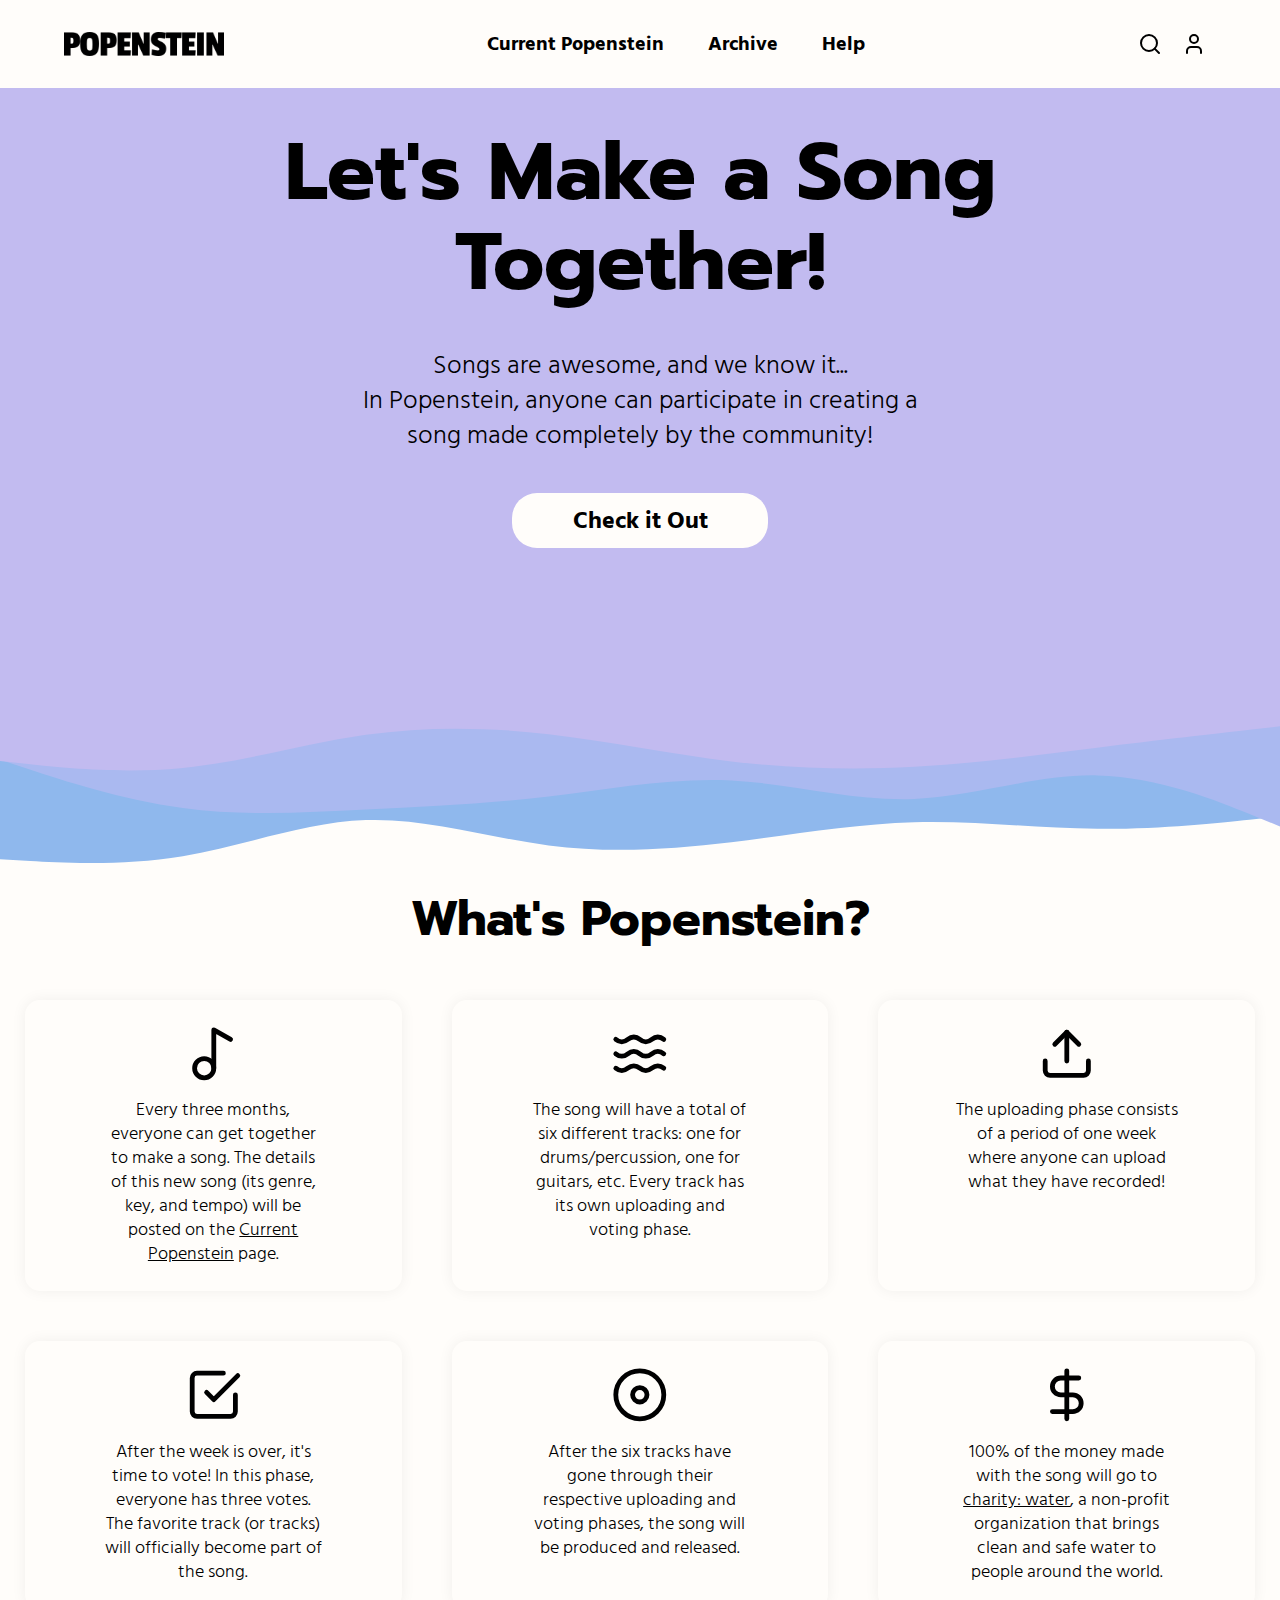
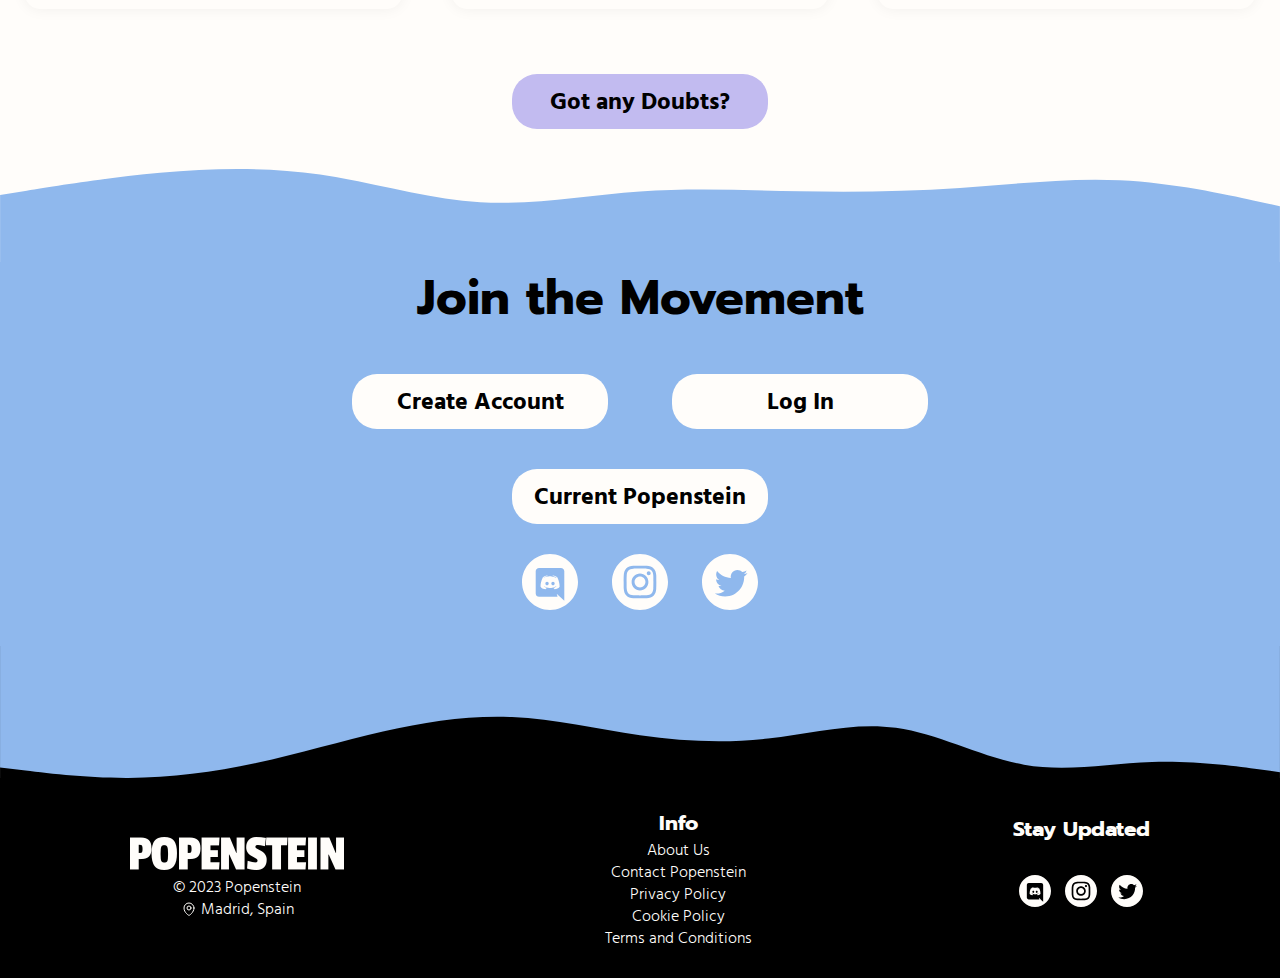
==== html/home.html @ 67ce43a4 "Finish Home Page." ====
<!DOCTYPE html>
<html lang="en">

<head>
  <meta charset="UTF-8">
  <meta http-equiv="X-UA-Compatible" content="IE=edge">
  <meta name="viewport" content="width=device-width, initial-scale=1.0">
  <title>Popenstein</title>

  <!-- CSS -->
  <link rel="stylesheet" href="../css/styles.css">
  <link rel="stylesheet" href="../css/header.css">
  <link rel="stylesheet" href="../css/index.css">
  <link rel="stylesheet" href="../css/footer.css">

  <!-- Google Fonts -->
  <link rel="preconnect" href="https://fonts.googleapis.com">
  <link rel="preconnect" href="https://fonts.gstatic.com" crossorigin>
  <link
    href="https://fonts.googleapis.com/css2?family=Hind+Madurai:wght@300&family=Passion+One&family=Prompt&display=swap"
    rel="stylesheet">
    
  <!-- Favicon -->
  <link rel="apple-touch-icon" sizes="180x180" href="../img/favicon/apple-touch-icon.png">
  <link rel="icon" type="image/png" sizes="32x32" href="../img/favicon/favicon-32x32.png">
  <link rel="icon" type="image/png" sizes="16x16" href="../img/favicon/favicon-16x16.png">
  <link rel="manifest" href="../img/favicon/site.webmanifest">
</head>

<body>

  <!-- Header -->
  <header>
    <img id="logo" class="prevent-select" src="../img/logos/logo-black.png" alt="popenstein logo">

    <nav>
      <ul>
        <li><a href="#">Current Popenstein</a></li>
        <li><a href="#">Archive</a></li>
        <li><a href="#">Help</a></li>
      </ul>
    </nav>

    <div id="header-icons">
      <svg xmlns="http://www.w3.org/2000/svg" heigh="24" width="24" viewBox="0 0 24 24" fill="none"
        stroke="currentColor" stroke-width="2" stroke-linecap="round" stroke-linejoin="round">
        <circle cx="11" cy="11" r="8" />
        <line x1="21" y1="21" x2="16.65" y2="16.65" />
      </svg>
      <svg xmlns="http://www.w3.org/2000/svg" heigh="24" width="24" viewBox="0 0 24 24" fill="none"
        stroke="currentColor" stroke-width="2" stroke-linecap="round" stroke-linejoin="round">
        <path d="M19 21v-2a4 4 0 0 0-4-4H9a4 4 0 0 0-4 4v2" />
        <circle cx="12" cy="7" r="4" />
      </svg>
    </div>

  </header>

  <!-- Hero Section -->
  <section id="hero">
    <h1 id="title">Let's Make a Song<br>Together!</h1>
    <div class="text">
      <p>
        Songs are awesome, and we know it...<br>
        In Popenstein, anyone can participate in creating a<br>
        song made completely by the community!
      </p>
    </div>
    <a href="#"><button>Check it Out</button></a>
  </section>

  <img class="wave" src="../img/graphics/waves.svg">

  <!-- About -->
  <section id="about">
    <h2>What's Popenstein?</h2>
    <div id="about-content">
      <div class="about-card">
        <svg xmlns="http://www.w3.org/2000/svg" viewBox="0 0 24 24" fill="none" stroke="currentColor" stroke-width="2"
          stroke-linecap="round" stroke-linejoin="round">
          <circle cx="8" cy="18" r="4"></circle>
          <path d="M12 18V2l7 4"></path>
        </svg>
        <p>
          Every three months, everyone can get together to make a song.
          The details of this new song (its genre, key, and tempo) will
          be posted on the <a href="#" class="link">Current Popenstein</a> page.
        </p>
      </div>

      <div class="about-card">
        <svg xmlns="http://www.w3.org/2000/svg" viewBox="0 0 24 24" fill="none" stroke="currentColor" stroke-width="2"
          stroke-linecap="round" stroke-linejoin="round">
          <path d="M2 6c.6.5 1.2 1 2.5 1C7 7 7 5 9.5 5c2.6 0 2.4 2 5 2 2.5 0 2.5-2 5-2 1.3 0 1.9.5 2.5 1"></path>
          <path d="M2 12c.6.5 1.2 1 2.5 1 2.5 0 2.5-2 5-2 2.6 0 2.4 2 5 2 2.5 0 2.5-2 5-2 1.3 0 1.9.5 2.5 1"></path>
          <path d="M2 18c.6.5 1.2 1 2.5 1 2.5 0 2.5-2 5-2 2.6 0 2.4 2 5 2 2.5 0 2.5-2 5-2 1.3 0 1.9.5 2.5 1"></path>
        </svg>
        <p>
          The song will have a total of six different tracks: one for drums/percussion,
          one for guitars, etc. Every track has its own uploading and voting phase.
        </p>
      </div>

      <div class="about-card">
        <svg xmlns="http://www.w3.org/2000/svg" viewBox="0 0 24 24" fill="none" stroke="currentColor" stroke-width="2"
          stroke-linecap="round" stroke-linejoin="round">
          <path d="M21 15v4a2 2 0 0 1-2 2H5a2 2 0 0 1-2-2v-4"></path>
          <polyline points="17 8 12 3 7 8"></polyline>
          <line x1="12" y1="3" x2="12" y2="15"></line>
        </svg>
        <p>
          The uploading phase consists of a period of one week where anyone can
          upload what they have recorded!
        </p>
      </div>

      <div class="about-card">
        <svg xmlns="http://www.w3.org/2000/svg" viewBox="0 0 24 24" fill="none" stroke="currentColor" stroke-width="2"
          stroke-linecap="round" stroke-linejoin="round">
          <polyline points="9 11 12 14 22 4"></polyline>
          <path d="M21 12v7a2 2 0 0 1-2 2H5a2 2 0 0 1-2-2V5a2 2 0 0 1 2-2h11"></path>
        </svg>
        <p>
          After the week is over, it's time to vote!
          In this phase, everyone has three votes. The favorite track (or tracks)
          will officially become part of the song.
        </p>
      </div>

      <div class="about-card">
        <svg xmlns="http://www.w3.org/2000/svg" viewBox="0 0 24 24" fill="none" stroke="currentColor" stroke-width="2"
          stroke-linecap="round" stroke-linejoin="round">
          <circle cx="12" cy="12" r="10"></circle>
          <circle cx="12" cy="12" r="3"></circle>
        </svg>
        <p>
          After the six tracks have gone through their respective uploading
          and voting phases, the song will be produced and released.
        </p>
      </div>

      <div class="about-card">
        <svg xmlns="http://www.w3.org/2000/svg" viewBox="0 0 24 24" fill="none" stroke="currentColor" stroke-width="2"
          stroke-linecap="round" stroke-linejoin="round">
          <line x1="12" y1="2" x2="12" y2="22"></line>
          <path d="M17 5H9.5a3.5 3.5 0 0 0 0 7h5a3.5 3.5 0 0 1 0 7H6"></path>
        </svg>
        <p>
          100% of the money made with the song will go to <a href="https://www.charitywater.org/about" target="_blank"
            class="link">charity: water</a>,
          a non-profit organization that brings clean and safe water to
          people around the world.
        </p>
      </div>
    </div>
    <a href="#"><button>Got any Doubts?</button></a>
  </section>

  <img class="wave" src="../img/graphics/waves2.svg">

  <!-- Join Us -->
  <section id="join-us">
    <h2>Join the Movement</h2>
    <div id="button-container">
      <a href="#"><button>Create Account</button></a>
      <a href="#"><button>Log In</button></a>
    </div>
    <a href="#"><button>Current Popenstein</button></a>
    <div class="socials">
      <!-- Discord -->
      <a href="https://discord.gg/TMjJh7MKQC" target="_blank">
        <svg xmlns="http://www.w3.org/2000/svg" viewBox="0 0 24 24" fill-rule="evenodd" clip-rule="evenodd">
          <path
            d="M12 0c-6.626 0-12 5.372-12 12 0 6.627 5.374 12 12 12 6.627 0 12-5.373 12-12 0-6.628-5.373-12-12-12zm3.248 18.348l-.371-1.295.896.833.847.784 1.505 1.33v-12.558c0-.798-.644-1.442-1.435-1.442h-9.38c-.791 0-1.435.644-1.435 1.442v9.464c0 .798.644 1.442 1.435 1.442h7.938zm-1.26-3.206l-.462-.567c.917-.259 1.267-.833 1.267-.833-.287.189-.56.322-.805.413-.35.147-.686.245-1.015.301-.672.126-1.288.091-1.813-.007-.399-.077-.742-.189-1.029-.301-.161-.063-.336-.14-.511-.238l-.028-.016-.007-.003-.028-.016-.028-.021-.196-.119s.336.56 1.225.826l-.469.581c-1.547-.049-2.135-1.064-2.135-1.064 0-2.254 1.008-4.081 1.008-4.081 1.008-.756 1.967-.735 1.967-.735l.07.084c-1.26.364-1.841.917-1.841.917l.413-.203c.749-.329 1.344-.42 1.589-.441l.119-.014c.427-.056.91-.07 1.414-.014.665.077 1.379.273 2.107.672 0 0-.553-.525-1.743-.889l.098-.112s.959-.021 1.967.735c0 0 1.008 1.827 1.008 4.081 0 0-.573.977-2.142 1.064zm-.7-3.269c-.399 0-.714.35-.714.777 0 .427.322.777.714.777.399 0 .714-.35.714-.777 0-.427-.315-.777-.714-.777zm-2.555 0c-.399 0-.714.35-.714.777 0 .427.322.777.714.777.399 0 .714-.35.714-.777.007-.427-.315-.777-.714-.777z" />
        </svg>
      </a>
      <!-- Instagram -->
      <a href="https://www.instagram.com/popensteinapp/" target="_blank">
        <svg xmlns="http://www.w3.org/2000/svg" viewBox="0 0 24 24">
          <path
            d="M14.829 6.302c-.738-.034-.96-.04-2.829-.04s-2.09.007-2.828.04c-1.899.087-2.783.986-2.87 2.87-.033.738-.041.959-.041 2.828s.008 2.09.041 2.829c.087 1.879.967 2.783 2.87 2.87.737.033.959.041 2.828.041 1.87 0 2.091-.007 2.829-.041 1.899-.086 2.782-.988 2.87-2.87.033-.738.04-.96.04-2.829s-.007-2.09-.04-2.828c-.088-1.883-.973-2.783-2.87-2.87zm-2.829 9.293c-1.985 0-3.595-1.609-3.595-3.595 0-1.985 1.61-3.594 3.595-3.594s3.595 1.609 3.595 3.594c0 1.985-1.61 3.595-3.595 3.595zm3.737-6.491c-.464 0-.84-.376-.84-.84 0-.464.376-.84.84-.84.464 0 .84.376.84.84 0 .463-.376.84-.84.84zm-1.404 2.896c0 1.289-1.045 2.333-2.333 2.333s-2.333-1.044-2.333-2.333c0-1.289 1.045-2.333 2.333-2.333s2.333 1.044 2.333 2.333zm-2.333-12c-6.627 0-12 5.373-12 12s5.373 12 12 12 12-5.373 12-12-5.373-12-12-12zm6.958 14.886c-.115 2.545-1.532 3.955-4.071 4.072-.747.034-.986.042-2.887.042s-2.139-.008-2.886-.042c-2.544-.117-3.955-1.529-4.072-4.072-.034-.746-.042-.985-.042-2.886 0-1.901.008-2.139.042-2.886.117-2.544 1.529-3.955 4.072-4.071.747-.035.985-.043 2.886-.043s2.14.008 2.887.043c2.545.117 3.957 1.532 4.071 4.071.034.747.042.985.042 2.886 0 1.901-.008 2.14-.042 2.886z" />
        </svg>
      </a>
      <!-- Twitter -->
      <a href="https://twitter.com/popensteinapp" target="_blank">
        <svg xmlns="http://www.w3.org/2000/svg" viewBox="0 0 24 24">
          <path
            d="M12 0c-6.627 0-12 5.373-12 12s5.373 12 12 12 12-5.373 12-12-5.373-12-12-12zm6.066 9.645c.183 4.04-2.83 8.544-8.164 8.544-1.622 0-3.131-.476-4.402-1.291 1.524.18 3.045-.244 4.252-1.189-1.256-.023-2.317-.854-2.684-1.995.451.086.895.061 1.298-.049-1.381-.278-2.335-1.522-2.304-2.853.388.215.83.344 1.301.359-1.279-.855-1.641-2.544-.889-3.835 1.416 1.738 3.533 2.881 5.92 3.001-.419-1.796.944-3.527 2.799-3.527.825 0 1.572.349 2.096.907.654-.128 1.27-.368 1.824-.697-.215.671-.67 1.233-1.263 1.589.581-.07 1.135-.224 1.649-.453-.384.578-.87 1.084-1.433 1.489z" />
        </svg>
      </a>
    </div>
  </section>

  <img class="wave" src="../img/graphics/waves3-alt.svg">
  
  <!-- Current Popenstein -->
  <section id="current-popenstein">
    <h2>Current Popenstein</h2>
    <div class="text">
      <p>
        We're working on it!
      </p>
      <a href="#"><button>Home Page</button></a>
    </div>
  </section>

  <!-- Footer -->
  <footer>
    <div id="logo-copyright">
      <img class="prevent-select" src="../img/logos/logo-white.png" alt="popenstein logo">
      <p>&#169; 2023 Popenstein</p>
      <div id="location">
        <svg xmlns="http://www.w3.org/2000/svg" fill="none" viewBox="0 0 24 24" stroke-width="1.5" stroke="currentColor" class="w-6 h-6">
          <path stroke-linecap="round" stroke-linejoin="round" d="M15 10.5a3 3 0 11-6 0 3 3 0 016 0z"/>
          <path stroke-linecap="round" stroke-linejoin="round" d="M19.5 10.5c0 7.142-7.5 11.25-7.5 11.25S4.5 17.642 4.5 10.5a7.5 7.5 0 1115 0z"/>
        </svg>        
        <p id="location-text">&nbsp;Madrid, Spain</p>
      </div>
    </div>
    <div id="links">
      <h6>Info</h6>
      <a href="#">About Us</a>
      <a href="#">Contact Popenstein</a>
      <a href="#">Privacy Policy</a>
      <a href="#">Cookie Policy</a>
      <a href="#">Terms and Conditions</a>
    </div>
    <div id="footer-socials">
      <h6>Stay Updated</h6>
      <div class="socials">
        <!-- Discord -->
        <a href="https://discord.gg/TMjJh7MKQC" target="_blank">
          <svg xmlns="http://www.w3.org/2000/svg" viewBox="0 0 24 24" fill-rule="evenodd" clip-rule="evenodd">
            <path
              d="M12 0c-6.626 0-12 5.372-12 12 0 6.627 5.374 12 12 12 6.627 0 12-5.373 12-12 0-6.628-5.373-12-12-12zm3.248 18.348l-.371-1.295.896.833.847.784 1.505 1.33v-12.558c0-.798-.644-1.442-1.435-1.442h-9.38c-.791 0-1.435.644-1.435 1.442v9.464c0 .798.644 1.442 1.435 1.442h7.938zm-1.26-3.206l-.462-.567c.917-.259 1.267-.833 1.267-.833-.287.189-.56.322-.805.413-.35.147-.686.245-1.015.301-.672.126-1.288.091-1.813-.007-.399-.077-.742-.189-1.029-.301-.161-.063-.336-.14-.511-.238l-.028-.016-.007-.003-.028-.016-.028-.021-.196-.119s.336.56 1.225.826l-.469.581c-1.547-.049-2.135-1.064-2.135-1.064 0-2.254 1.008-4.081 1.008-4.081 1.008-.756 1.967-.735 1.967-.735l.07.084c-1.26.364-1.841.917-1.841.917l.413-.203c.749-.329 1.344-.42 1.589-.441l.119-.014c.427-.056.91-.07 1.414-.014.665.077 1.379.273 2.107.672 0 0-.553-.525-1.743-.889l.098-.112s.959-.021 1.967.735c0 0 1.008 1.827 1.008 4.081 0 0-.573.977-2.142 1.064zm-.7-3.269c-.399 0-.714.35-.714.777 0 .427.322.777.714.777.399 0 .714-.35.714-.777 0-.427-.315-.777-.714-.777zm-2.555 0c-.399 0-.714.35-.714.777 0 .427.322.777.714.777.399 0 .714-.35.714-.777.007-.427-.315-.777-.714-.777z" />
          </svg>
        </a>
        <!-- Instagram -->
        <a href="https://www.instagram.com/popensteinapp/" target="_blank">
          <svg xmlns="http://www.w3.org/2000/svg" viewBox="0 0 24 24">
            <path
              d="M14.829 6.302c-.738-.034-.96-.04-2.829-.04s-2.09.007-2.828.04c-1.899.087-2.783.986-2.87 2.87-.033.738-.041.959-.041 2.828s.008 2.09.041 2.829c.087 1.879.967 2.783 2.87 2.87.737.033.959.041 2.828.041 1.87 0 2.091-.007 2.829-.041 1.899-.086 2.782-.988 2.87-2.87.033-.738.04-.96.04-2.829s-.007-2.09-.04-2.828c-.088-1.883-.973-2.783-2.87-2.87zm-2.829 9.293c-1.985 0-3.595-1.609-3.595-3.595 0-1.985 1.61-3.594 3.595-3.594s3.595 1.609 3.595 3.594c0 1.985-1.61 3.595-3.595 3.595zm3.737-6.491c-.464 0-.84-.376-.84-.84 0-.464.376-.84.84-.84.464 0 .84.376.84.84 0 .463-.376.84-.84.84zm-1.404 2.896c0 1.289-1.045 2.333-2.333 2.333s-2.333-1.044-2.333-2.333c0-1.289 1.045-2.333 2.333-2.333s2.333 1.044 2.333 2.333zm-2.333-12c-6.627 0-12 5.373-12 12s5.373 12 12 12 12-5.373 12-12-5.373-12-12-12zm6.958 14.886c-.115 2.545-1.532 3.955-4.071 4.072-.747.034-.986.042-2.887.042s-2.139-.008-2.886-.042c-2.544-.117-3.955-1.529-4.072-4.072-.034-.746-.042-.985-.042-2.886 0-1.901.008-2.139.042-2.886.117-2.544 1.529-3.955 4.072-4.071.747-.035.985-.043 2.886-.043s2.14.008 2.887.043c2.545.117 3.957 1.532 4.071 4.071.034.747.042.985.042 2.886 0 1.901-.008 2.14-.042 2.886z" />
          </svg>
        </a>
        <!-- Twitter -->
        <a href="https://twitter.com/popensteinapp" target="_blank">
          <svg xmlns="http://www.w3.org/2000/svg" viewBox="0 0 24 24">
            <path
              d="M12 0c-6.627 0-12 5.373-12 12s5.373 12 12 12 12-5.373 12-12-5.373-12-12-12zm6.066 9.645c.183 4.04-2.83 8.544-8.164 8.544-1.622 0-3.131-.476-4.402-1.291 1.524.18 3.045-.244 4.252-1.189-1.256-.023-2.317-.854-2.684-1.995.451.086.895.061 1.298-.049-1.381-.278-2.335-1.522-2.304-2.853.388.215.83.344 1.301.359-1.279-.855-1.641-2.544-.889-3.835 1.416 1.738 3.533 2.881 5.92 3.001-.419-1.796.944-3.527 2.799-3.527.825 0 1.572.349 2.096.907.654-.128 1.27-.368 1.824-.697-.215.671-.67 1.233-1.263 1.589.581-.07 1.135-.224 1.649-.453-.384.578-.87 1.084-1.433 1.489z" />
          </svg>
        </a>
      </div>
    </div>
  </footer>

</body>

</html>
---- css/styles.css ----
* {
  margin: 0;
  padding: 0;
  box-sizing: border-box;

  /* Color Palette */
  --bg-col: #fffdfa;
  --col1: #c2bbf0;
  --col2: #8fb8ed;
  --col3: #62bfed;
}

html {
  scroll-behavior: smooth;
}

body {
  width: 100%;
  height: 100vh;
  background-color: var(--bg-col);
  font-family: "Hind Madurai", sans-serif;
  font-weight: 300;
}

a {
  color: black;
  text-decoration: none;
}

.anchor {
  display: none;
}

.link {
  text-decoration: underline;
  transition: all 0.3s ease 0s;
}

.link:hover {
  background-color: black;
  color: var(--bg-col);
}

h1,
h2 {
  font-family: "Prompt", sans-serif;
}

.prevent-select {
  -webkit-user-select: none; /* Safari */
  -ms-user-select: none; /* IE 10 and IE 11 */
  user-select: none; /* Standard syntax */
}
---- css/header.css ----
header {
  display: flex;
  justify-content: space-between;
  align-items: center;
  padding: 30px 5%;
}

#logo {
  cursor: pointer;
  width: 10rem;
  transition: transform 0.5s, opacity 0.3s;
}

#logo:hover {
  transform: scale(1.1);
}

nav ul {
  list-style: none;
}

nav ul li {
  display: inline-block;
  padding: 0px 20px;
}

nav ul li a {
  transition: all 0.3s ease 0s;
  font-weight: bold;
  font-size: 1.25rem;
}

nav ul li a:hover {
  opacity: 0.7;
}

#header-icons {
  display: flex;
  align-items: center;
}

#header-icons svg {
  cursor: pointer;
  margin: 0 10px;
  transition: all 0.3s ease 0s;
}

#logo:active,
#header-icons svg:hover {
  opacity: 0.7;
}

nav ul li a:active,
#header-icons svg:active {
  opacity: 0.5;
}
---- css/index.css ----
body {
  text-align: center;
}

#hero {
  height: 67vh;
  background: var(--col1);
}

#title {
  padding: 40px 0;
  font-size: 5rem;
  line-height: 90px;
}

.text {
  margin: auto;
  width: 60%;
  font-size: 1.6rem;
}

button {
  font-family: "Hind Madurai", sans-serif;
  font-size: 1.5rem;
  font-weight: bold;
  color: black;
  background-color: var(--bg-col);
  border: none;
  height: 55px;
  width: 20%;
  margin: 40px 30px 0 30px;
  border-radius: 25px;
  cursor: pointer;
  transition: transform 0.7s ease 0s, opacity 0.3s ease 0s;
}

button:hover,
.socials svg:hover {
  transform: scale(1.1);
}

button:active,
.socials svg:active {
  opacity: 0.7;
}

.wave {
  width: 100%;
  display: block;
}

h2 {
  margin: 20px 0;
  font-size: 3rem;
}

#about-content {
  display: grid;
  grid-template-columns: repeat(3, 1fr);
}

.about-card {
  margin: 25px;
  box-shadow: 0 0 15px rgba(0, 0, 0, 0.06);
  border-radius: 15px;
}

.about-card svg {
  width: 3.6rem;
  margin-top: 25px;
  margin-bottom: 10px;
}

.about-card p {
  font-size: 1.1rem;
  padding: 0 20px;
  margin: 0 auto 25px auto;
  width: 70%;
}

#about button,
#current-popenstein button {
  background-color: var(--col1);
  margin-bottom: 40px;
}

#join-us {
  background-color: var(--col2);
}

#join-us h2 {
  margin: 0;
}

.socials {
  padding: 30px 0;
}

.socials svg {
  fill: var(--bg-col);
  margin: 0 15px;
  width: 3.5rem;
  transition: transform 0.7s ease 0s, opacity 0.3s ease 0s;
}

#current-popenstein {
  display: none;
}
---- css/footer.css ----
footer {
  height: 200px;
  background-color: black;
  color: var(--bg-col);
  display: flex;
  align-items: center;
  justify-content: space-around;
}

footer a {
  color: var(--bg-col);
}

#logo-copyright svg {
  stroke: var(--bg-col);
  width: 1rem;
}

#location {
  display: flex;
  align-items: center;
  justify-content: center;
}

#location-text {
  display: inline;
}

h6 {
  font-family: 'Prompt', sans-serif;
  font-size: 1.3rem;
}

#links a {
  display: block;
  transition: all 0.3s ease 0s;
}

#links a:hover {
  text-decoration: underline;
}

#links a:active {
  opacity: 0.7;
}

#footer-socials .socials svg {
  width: 2rem;
  margin: 0 5px;
}
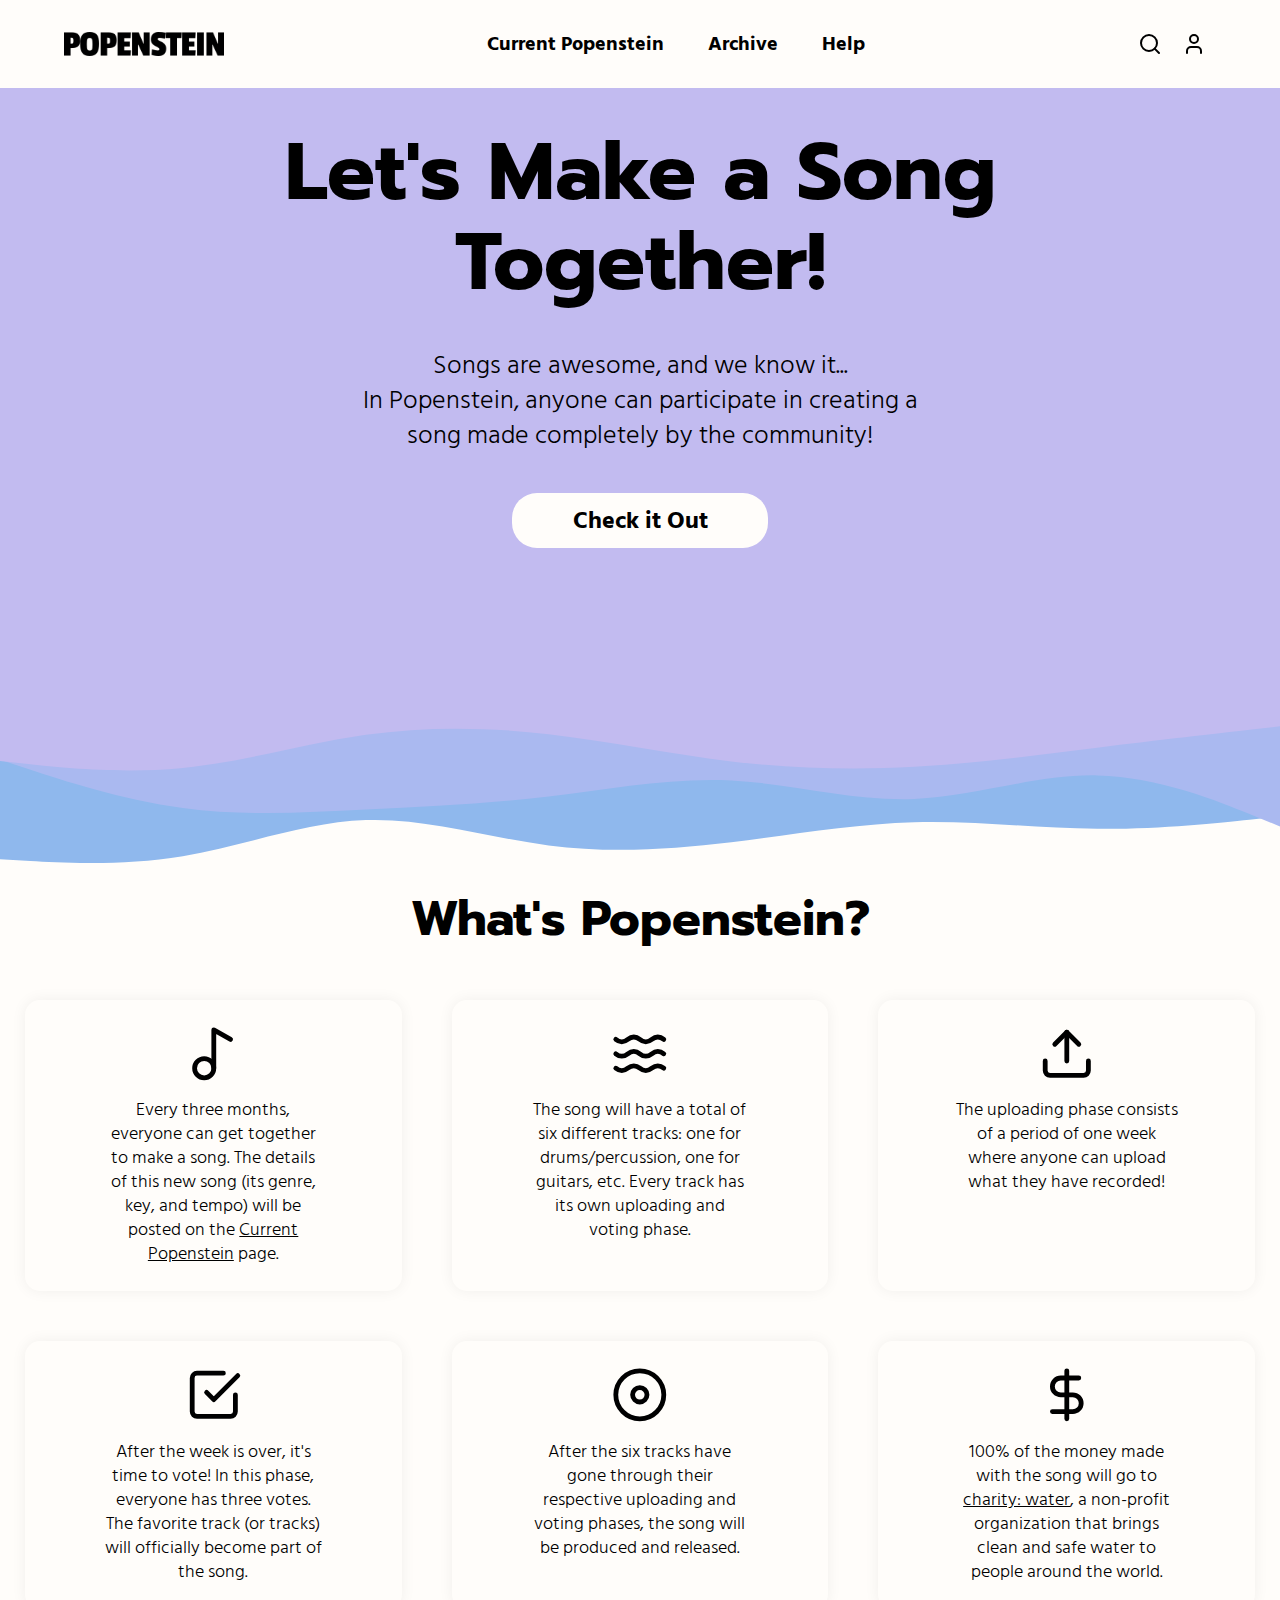
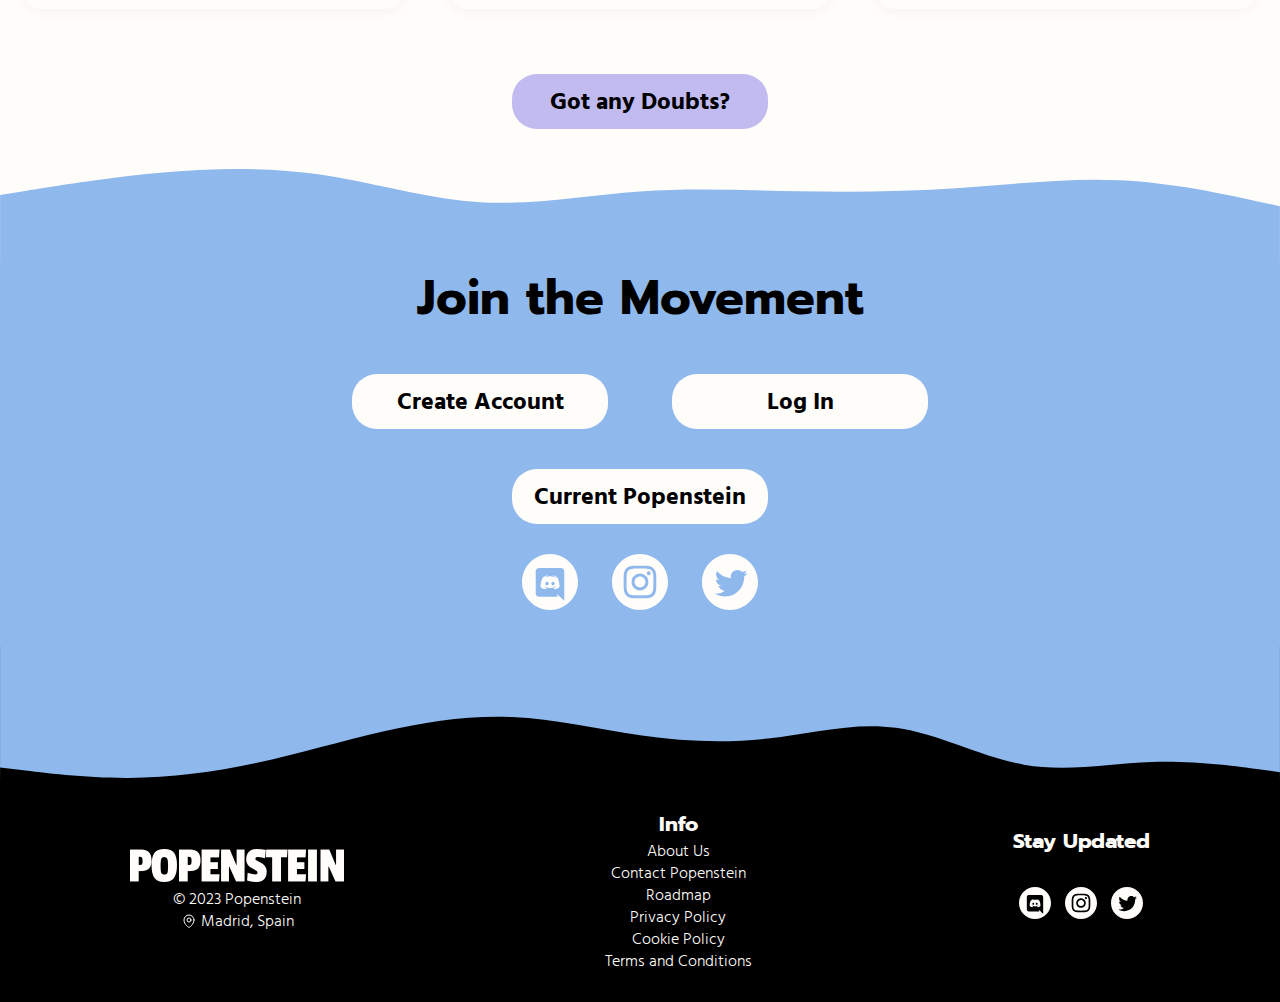
==== commit 02f0d4ad: "Edit footer" ====
--- a/html/home.html
+++ b/html/home.html
@@ -221,6 +221,7 @@
       <h6>Info</h6>
       <a href="#">About Us</a>
       <a href="#">Contact Popenstein</a>
+      <a href="https://tweek.so/share/4Bbav1JHRCUgVlohF2bO" target="_blank">Roadmap</a>
       <a href="#">Privacy Policy</a>
       <a href="#">Cookie Policy</a>
       <a href="#">Terms and Conditions</a>
--- a/css/footer.css
+++ b/css/footer.css
@@ -1,5 +1,5 @@
 footer {
-  height: 200px;
+  padding: 30px 0;
   background-color: black;
   color: var(--bg-col);
   display: flex;
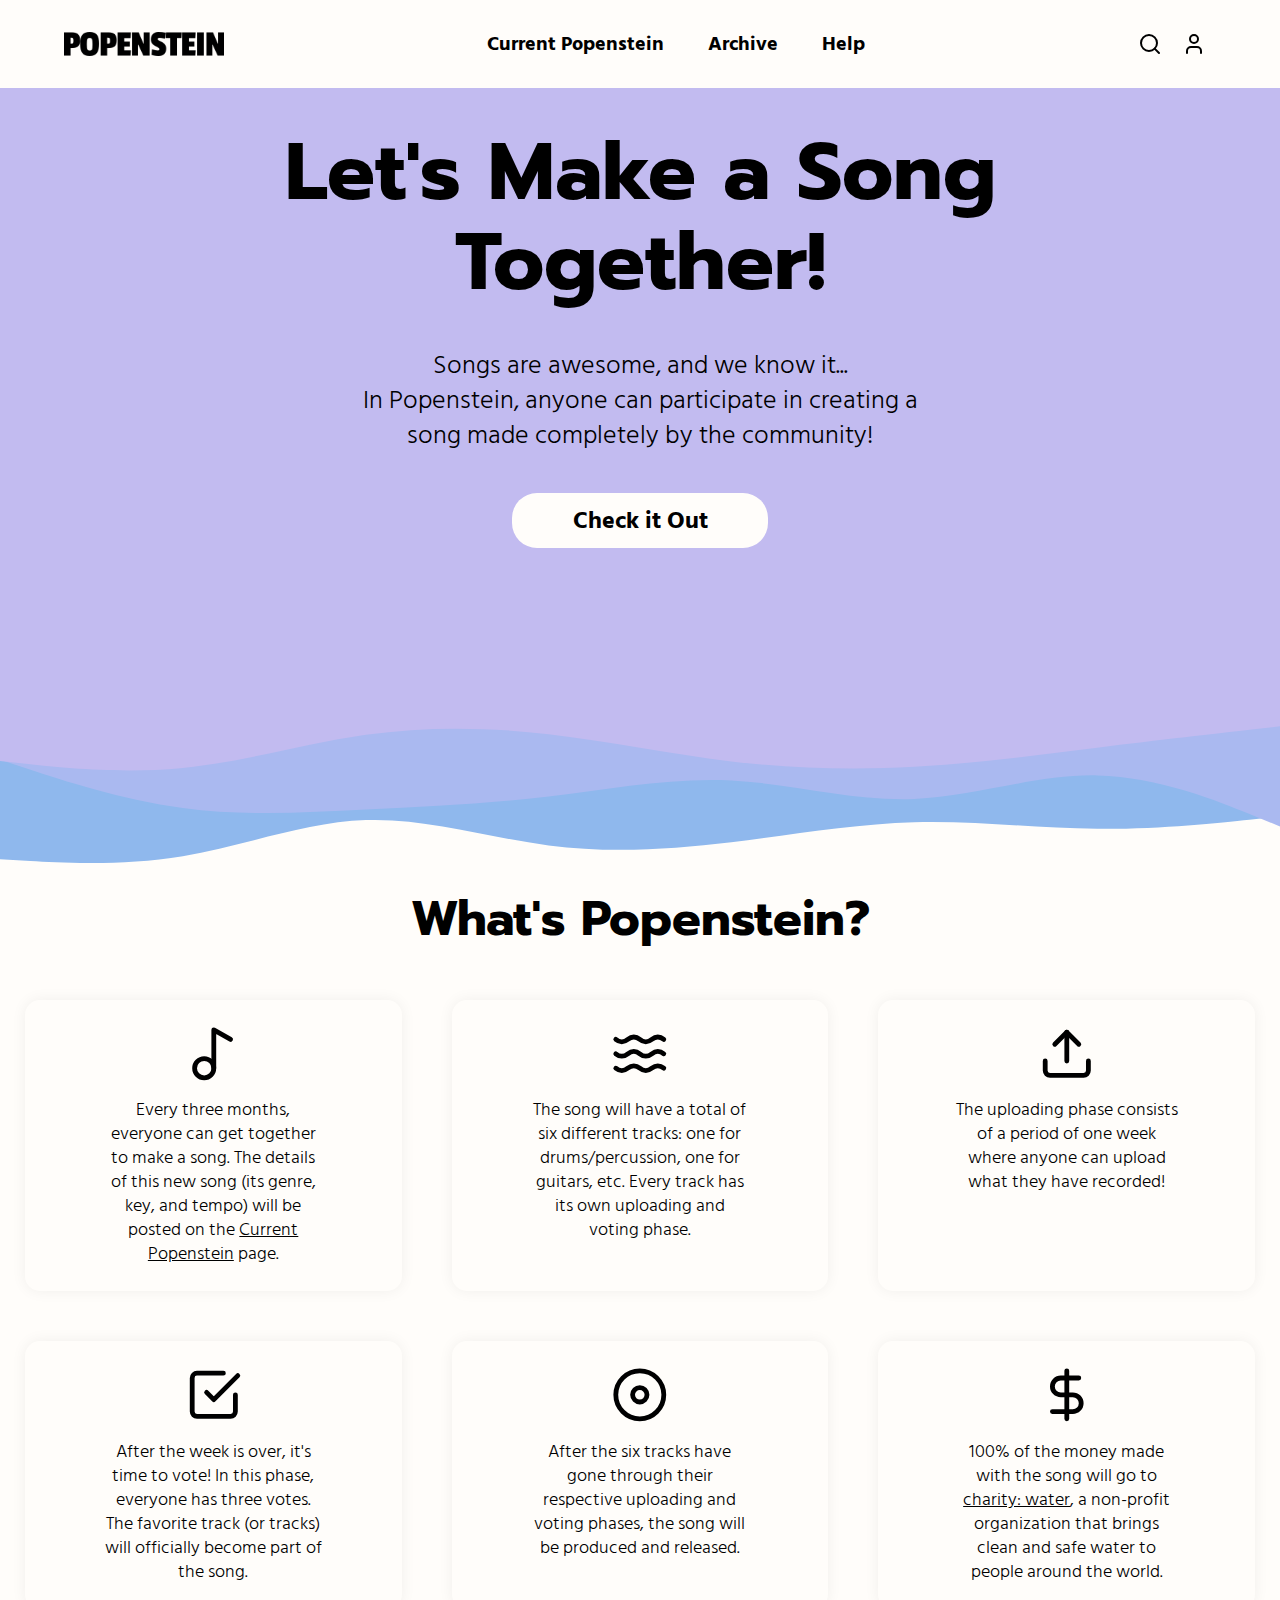
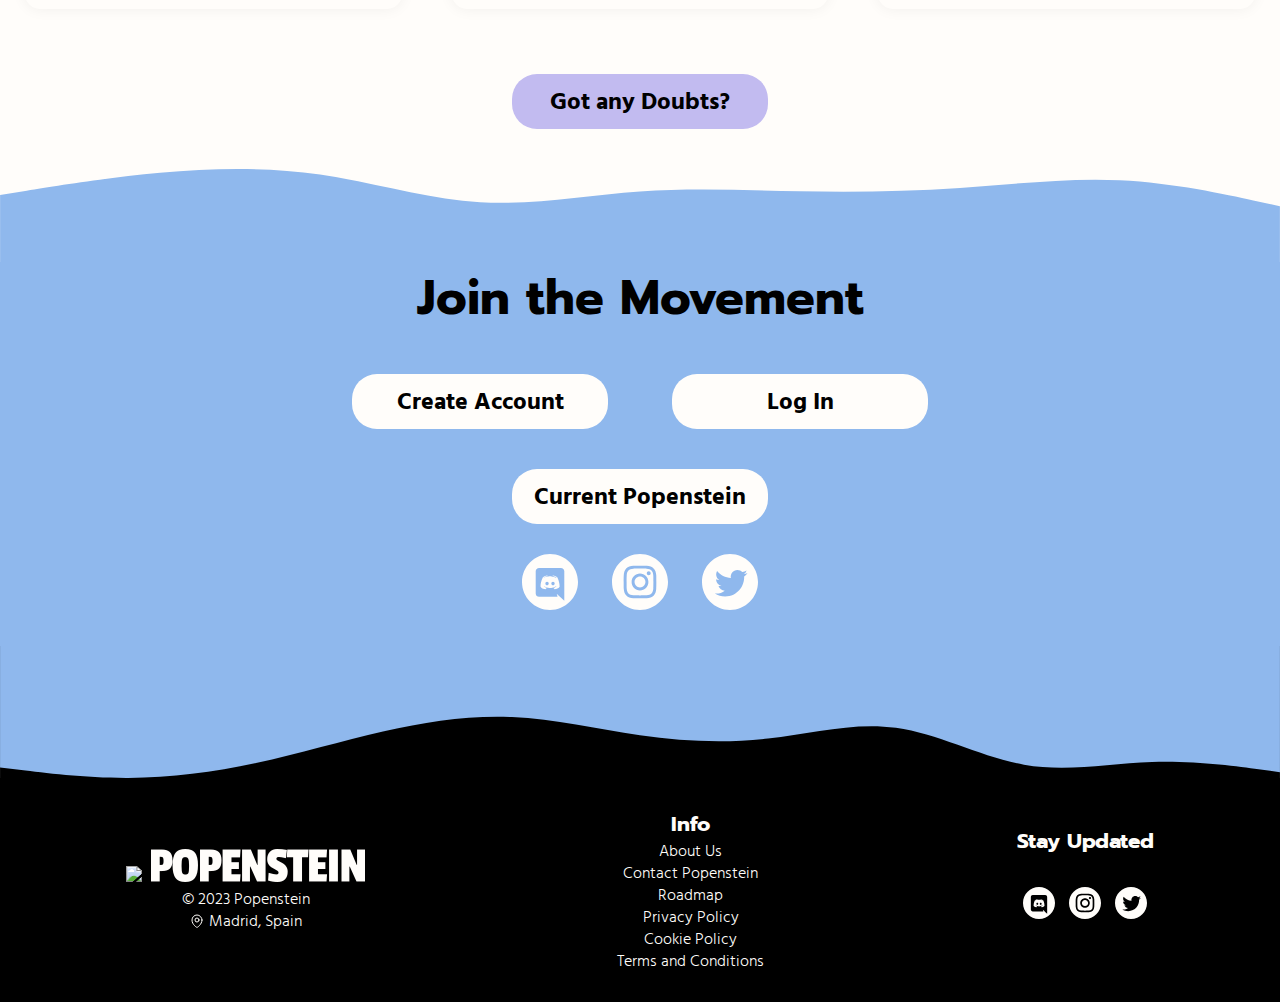
==== commit 6d0a9be7: "Add logo to footer" ====
--- a/html/home.html
+++ b/html/home.html
@@ -206,7 +206,8 @@
 
   <!-- Footer -->
   <footer>
-    <div id="logo-copyright">
+    <div id="logo-copyright-location">
+      <img class="prevent-select" src="../img/logos/bubble-logo.png" id="footer-bubble-logo">
       <img class="prevent-select" src="../img/logos/logo-white.png" alt="popenstein logo">
       <p>&#169; 2023 Popenstein</p>
       <div id="location">
--- a/css/footer.css
+++ b/css/footer.css
@@ -7,11 +7,12 @@
   justify-content: space-around;
 }
 
-footer a {
-  color: var(--bg-col);
+#footer-bubble-logo {
+  width: 33px;
+  margin-right: 5px;
 }
 
-#logo-copyright svg {
+#logo-copyright-location svg {
   stroke: var(--bg-col);
   width: 1rem;
 }
@@ -31,6 +32,10 @@
   font-size: 1.3rem;
 }
 
+footer a {
+  color: var(--bg-col);
+}
+
 #links a {
   display: block;
   transition: all 0.3s ease 0s;
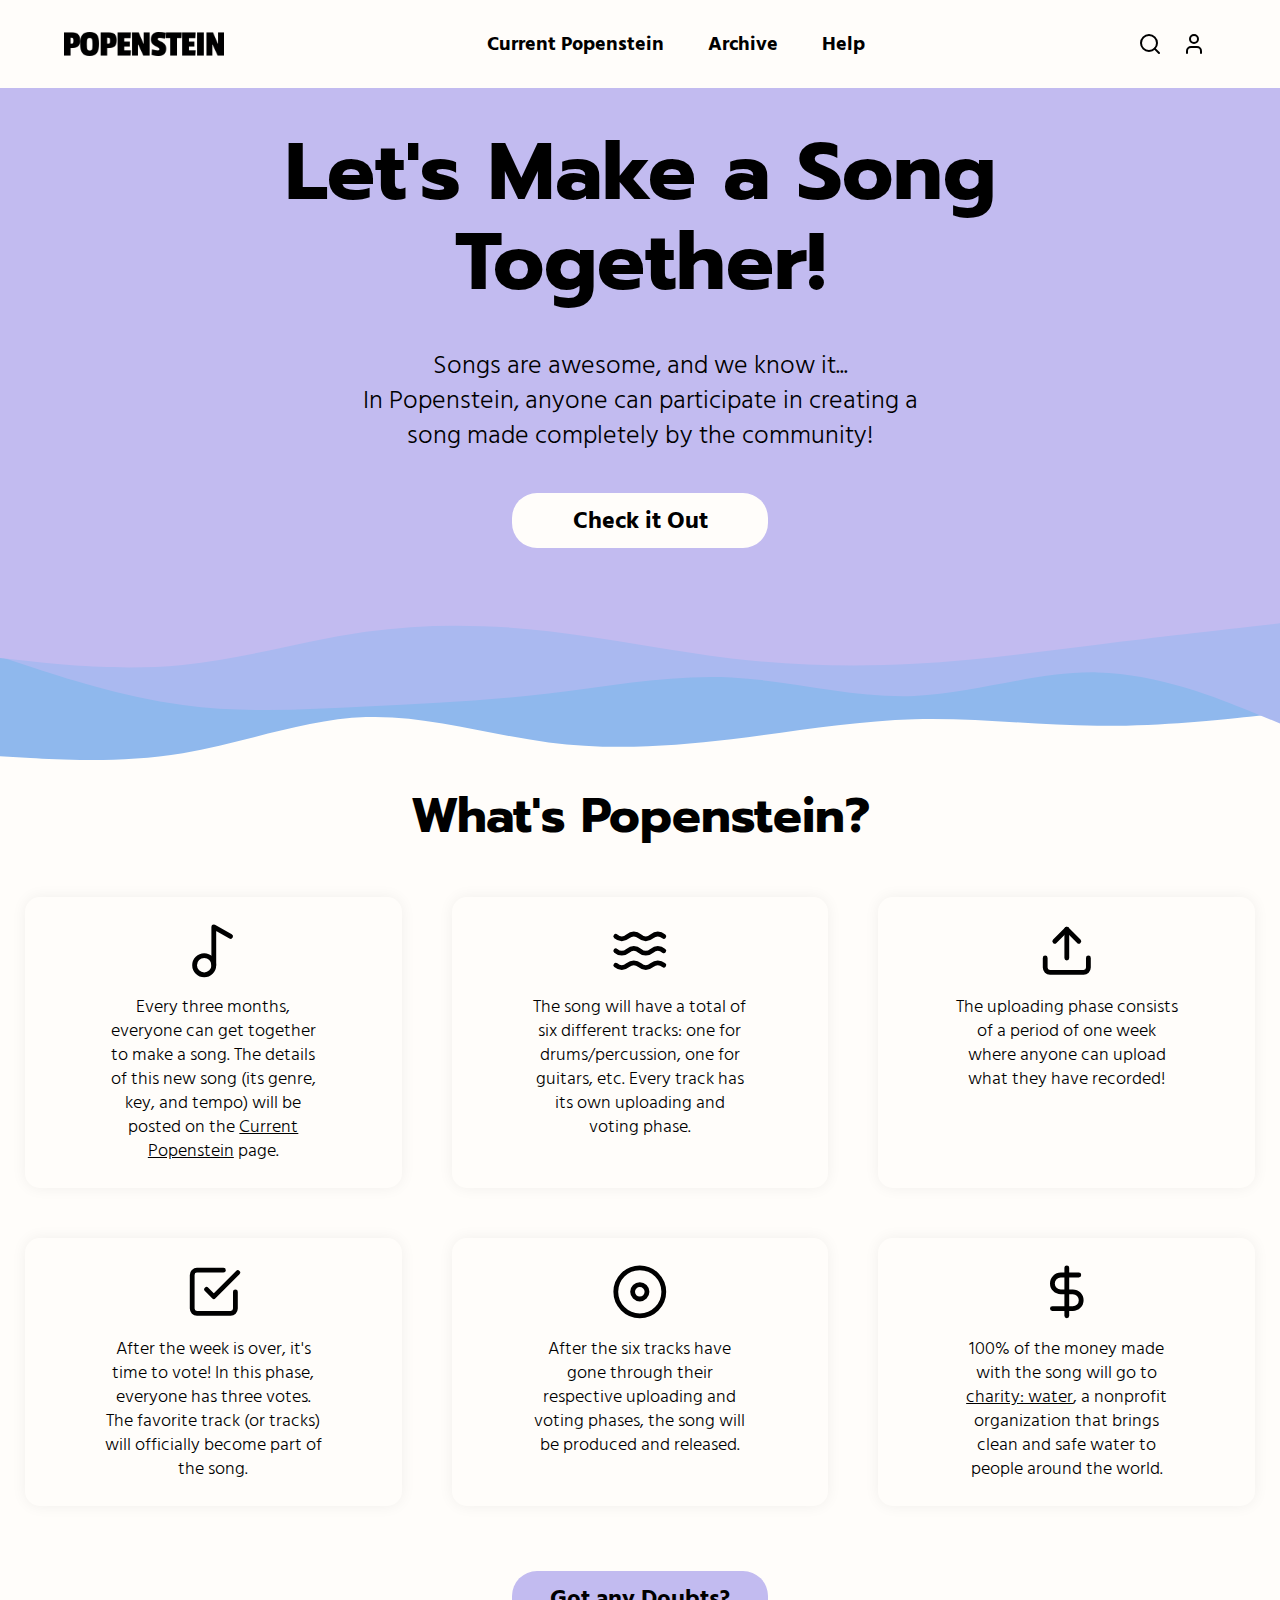
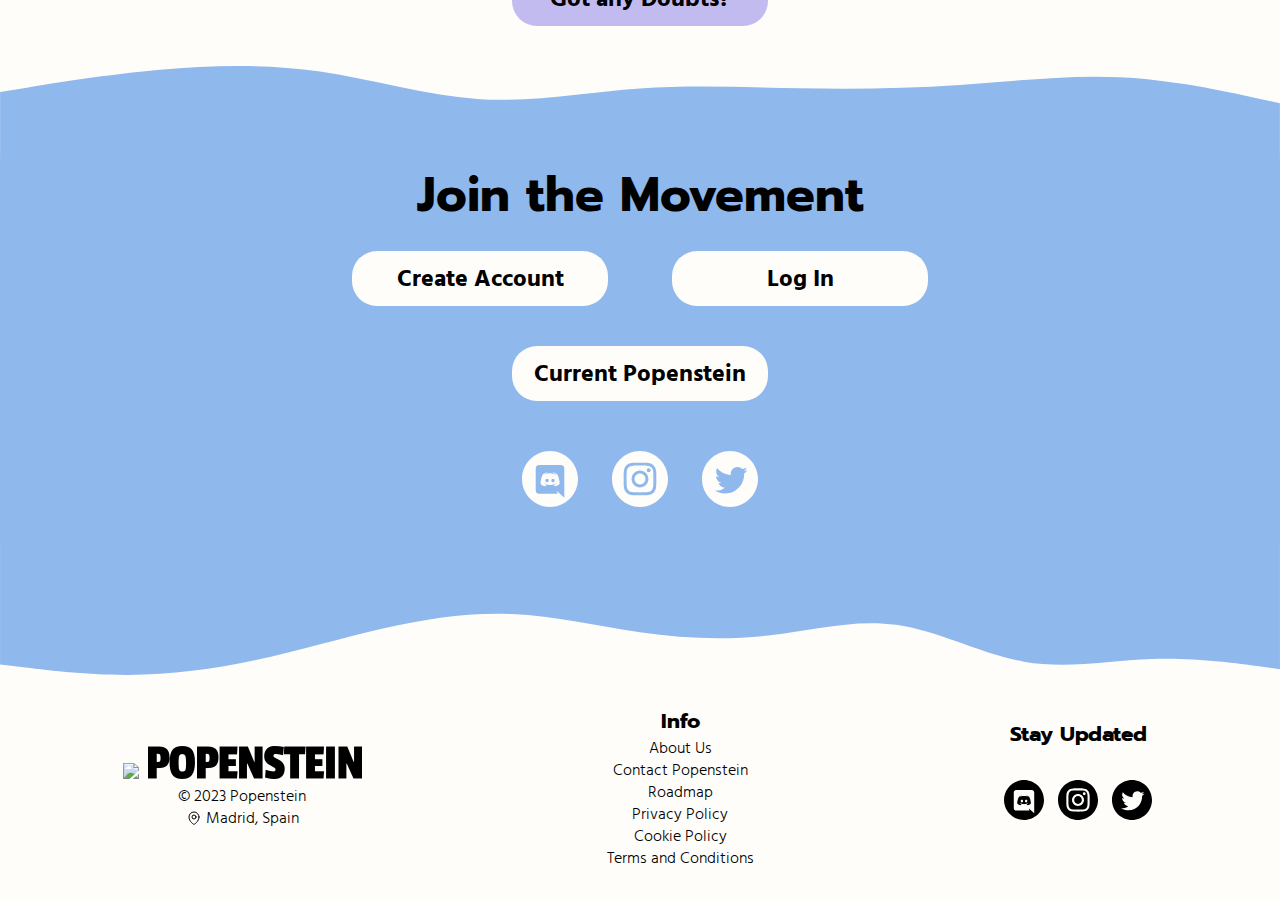
==== commit d660fe6a: "Fix positioning" ====
--- a/html/home.html
+++ b/html/home.html
@@ -148,7 +148,7 @@
         <p>
           100% of the money made with the song will go to <a href="https://www.charitywater.org/about" target="_blank"
             class="link">charity: water</a>,
-          a non-profit organization that brings clean and safe water to
+          a nonprofit organization that brings clean and safe water to
           people around the world.
         </p>
       </div>
@@ -191,7 +191,7 @@
     </div>
   </section>
 
-  <img class="wave" src="../img/graphics/waves3-alt.svg">
+  <img class="wave" src="../img/graphics/waves3.svg">
   
   <!-- Current Popenstein -->
   <section id="current-popenstein">
@@ -208,7 +208,7 @@
   <footer>
     <div id="logo-copyright-location">
       <img class="prevent-select" src="../img/logos/bubble-logo.png" id="footer-bubble-logo">
-      <img class="prevent-select" src="../img/logos/logo-white.png" alt="popenstein logo">
+      <img class="prevent-select" src="../img/logos/logo-black.png" alt="popenstein logo">
       <p>&#169; 2023 Popenstein</p>
       <div id="location">
         <svg xmlns="http://www.w3.org/2000/svg" fill="none" viewBox="0 0 24 24" stroke-width="1.5" stroke="currentColor" class="w-6 h-6">
--- a/css/styles.css
+++ b/css/styles.css
@@ -20,6 +20,41 @@
   background-color: var(--bg-col);
   font-family: "Hind Madurai", sans-serif;
   font-weight: 300;
+  text-align: center;
+}
+
+h1,
+h2,
+h3 {
+  font-family: "Prompt", sans-serif;
+}
+
+h2 {
+  margin: 20px 0;
+  font-size: 3rem;
+}
+
+button {
+  font-family: "Hind Madurai", sans-serif;
+  font-size: 1.5rem;
+  font-weight: bold;
+  color: black;
+  background-color: var(--bg-col);
+  border: none;
+  height: 55px;
+  width: 20%;
+  margin: 40px 30px;
+  border-radius: 25px;
+  cursor: pointer;
+  transition: transform 0.7s ease 0s, opacity 0.3s ease 0s;
+}
+
+button:hover {
+  transform: scale(1.1);
+}
+
+button:active {
+  opacity: 0.7;
 }
 
 a {
@@ -41,13 +76,8 @@
   color: var(--bg-col);
 }
 
-h1,
-h2 {
-  font-family: "Prompt", sans-serif;
-}
-
 .prevent-select {
   -webkit-user-select: none; /* Safari */
   -ms-user-select: none; /* IE 10 and IE 11 */
   user-select: none; /* Standard syntax */
-}+}
--- a/css/index.css
+++ b/css/index.css
@@ -1,9 +1,4 @@
-body {
-  text-align: center;
-}
-
 #hero {
-  height: 67vh;
   background: var(--col1);
 }
 
@@ -19,39 +14,9 @@
   font-size: 1.6rem;
 }
 
-button {
-  font-family: "Hind Madurai", sans-serif;
-  font-size: 1.5rem;
-  font-weight: bold;
-  color: black;
-  background-color: var(--bg-col);
-  border: none;
-  height: 55px;
-  width: 20%;
-  margin: 40px 30px 0 30px;
-  border-radius: 25px;
-  cursor: pointer;
-  transition: transform 0.7s ease 0s, opacity 0.3s ease 0s;
-}
-
-button:hover,
-.socials svg:hover {
-  transform: scale(1.1);
-}
-
-button:active,
-.socials svg:active {
-  opacity: 0.7;
-}
-
 .wave {
   width: 100%;
   display: block;
-}
-
-h2 {
-  margin: 20px 0;
-  font-size: 3rem;
 }
 
 #about-content {
@@ -81,7 +46,6 @@
 #about button,
 #current-popenstein button {
   background-color: var(--col1);
-  margin-bottom: 40px;
 }
 
 #join-us {
@@ -90,6 +54,10 @@
 
 #join-us h2 {
   margin: 0;
+}
+
+#join-us button {
+  margin: 20px 30px;
 }
 
 .socials {
@@ -103,6 +71,14 @@
   transition: transform 0.7s ease 0s, opacity 0.3s ease 0s;
 }
 
+.socials svg:hover {
+  transform: scale(1.1);
+}
+
+.socials svg:active {
+  opacity: 0.7;
+}
+
 #current-popenstein {
   display: none;
-}+}
--- a/css/footer.css
+++ b/css/footer.css
@@ -1,7 +1,7 @@
 footer {
   padding: 30px 0;
-  background-color: black;
-  color: var(--bg-col);
+  background-color: var(--bg-col);
+  color: black;
   display: flex;
   align-items: center;
   justify-content: space-around;
@@ -13,7 +13,6 @@
 }
 
 #logo-copyright-location svg {
-  stroke: var(--bg-col);
   width: 1rem;
 }
 
@@ -32,10 +31,6 @@
   font-size: 1.3rem;
 }
 
-footer a {
-  color: var(--bg-col);
-}
-
 #links a {
   display: block;
   transition: all 0.3s ease 0s;
@@ -50,6 +45,7 @@
 }
 
 #footer-socials .socials svg {
-  width: 2rem;
+  width: 2.5rem;
   margin: 0 5px;
+  fill: black;
 }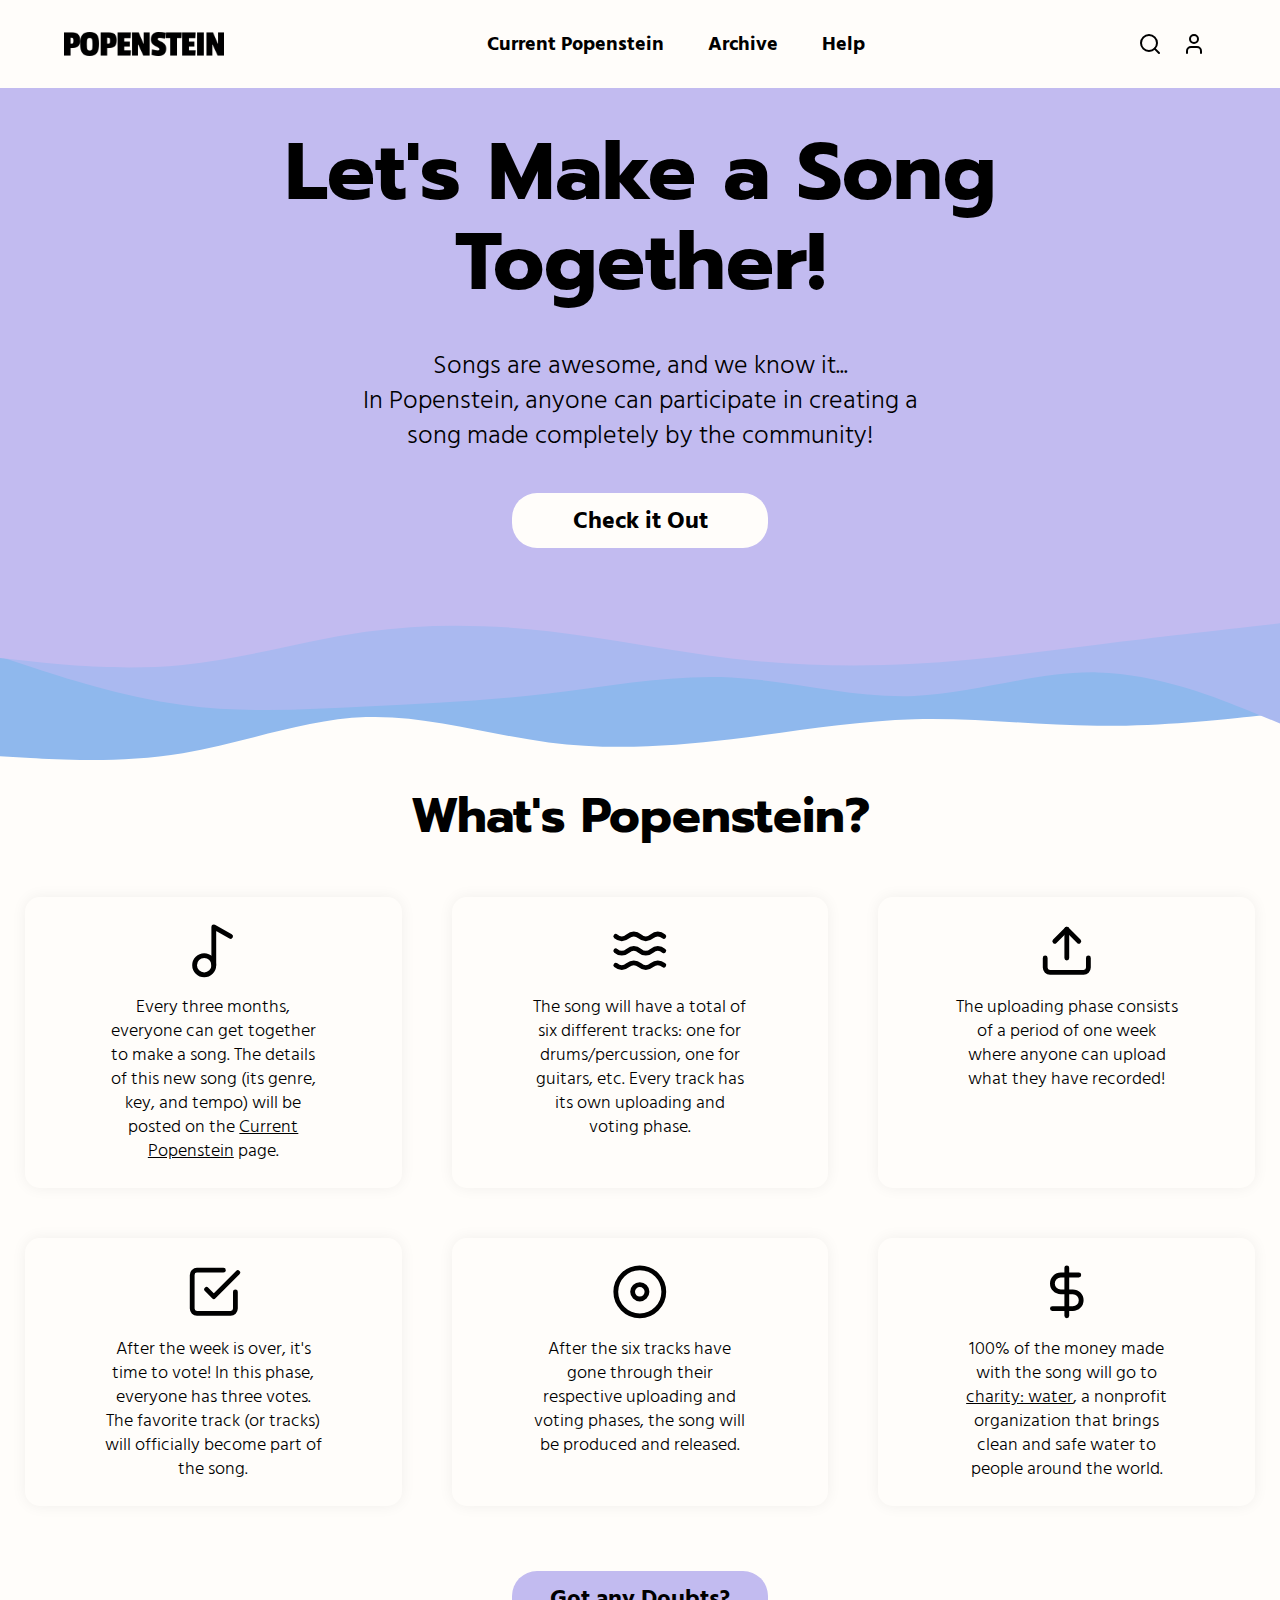
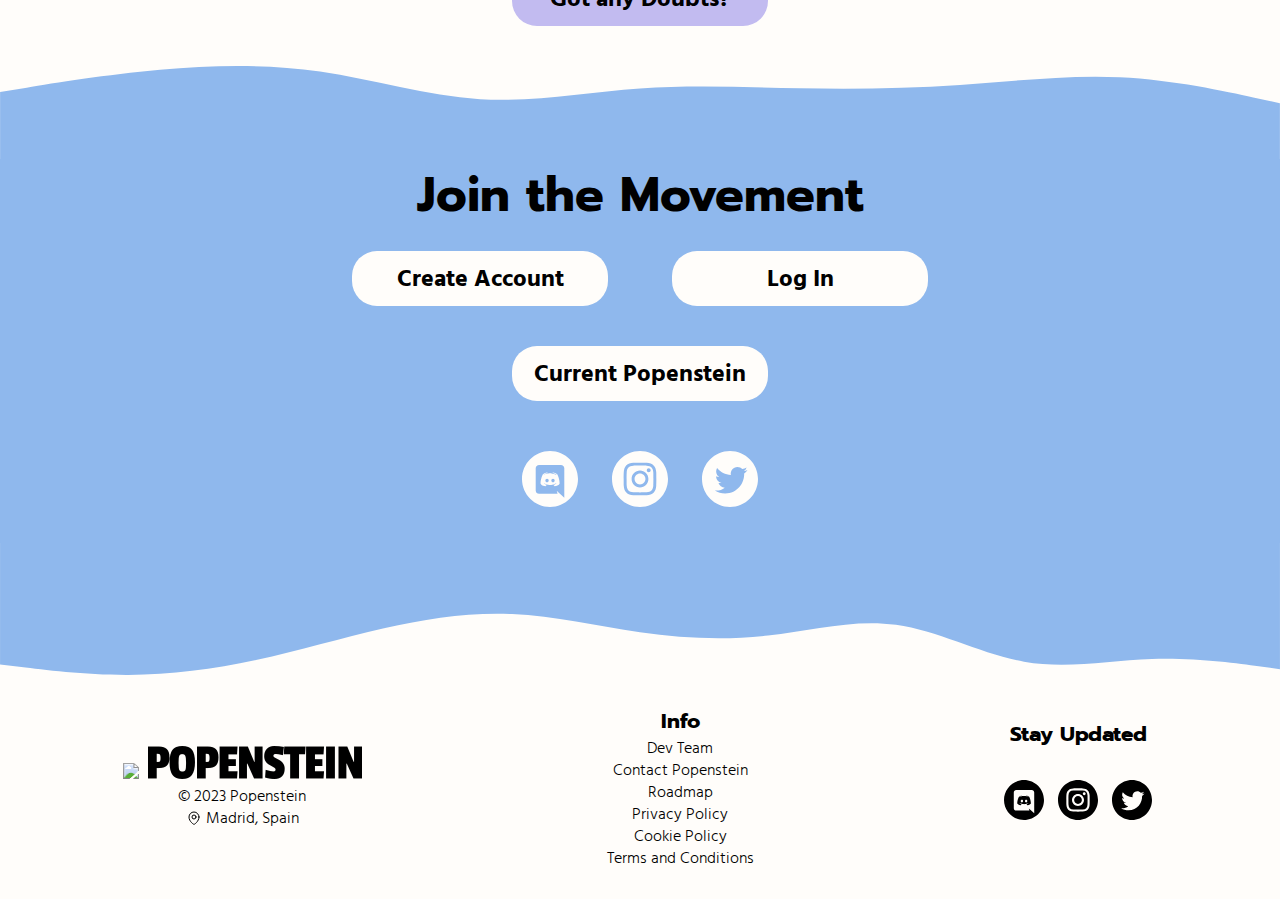
==== commit 4cddebde: "Fix icons" ====
--- a/html/home.html
+++ b/html/home.html
@@ -66,7 +66,7 @@
         song made completely by the community!
       </p>
     </div>
-    <a href="#"><button>Check it Out</button></a>
+    <button>Check it Out</button>
   </section>
 
   <img class="wave" src="../img/graphics/waves.svg">
@@ -153,7 +153,7 @@
         </p>
       </div>
     </div>
-    <a href="#"><button>Got any Doubts?</button></a>
+    <button>Got any Doubts?</button>
   </section>
 
   <img class="wave" src="../img/graphics/waves2.svg">
@@ -162,27 +162,27 @@
   <section id="join-us">
     <h2>Join the Movement</h2>
     <div id="button-container">
-      <a href="#"><button>Create Account</button></a>
-      <a href="#"><button>Log In</button></a>
-    </div>
-    <a href="#"><button>Current Popenstein</button></a>
+      <button>Create Account</button>
+      <button>Log In</button>
+    </div>
+    <button>Current Popenstein</button>
     <div class="socials">
       <!-- Discord -->
-      <a href="https://discord.gg/TMjJh7MKQC" target="_blank">
+      <a href="https://discord.gg/TMjJh7MKQC" target="_blank" tabindex="-1">
         <svg xmlns="http://www.w3.org/2000/svg" viewBox="0 0 24 24" fill-rule="evenodd" clip-rule="evenodd">
           <path
             d="M12 0c-6.626 0-12 5.372-12 12 0 6.627 5.374 12 12 12 6.627 0 12-5.373 12-12 0-6.628-5.373-12-12-12zm3.248 18.348l-.371-1.295.896.833.847.784 1.505 1.33v-12.558c0-.798-.644-1.442-1.435-1.442h-9.38c-.791 0-1.435.644-1.435 1.442v9.464c0 .798.644 1.442 1.435 1.442h7.938zm-1.26-3.206l-.462-.567c.917-.259 1.267-.833 1.267-.833-.287.189-.56.322-.805.413-.35.147-.686.245-1.015.301-.672.126-1.288.091-1.813-.007-.399-.077-.742-.189-1.029-.301-.161-.063-.336-.14-.511-.238l-.028-.016-.007-.003-.028-.016-.028-.021-.196-.119s.336.56 1.225.826l-.469.581c-1.547-.049-2.135-1.064-2.135-1.064 0-2.254 1.008-4.081 1.008-4.081 1.008-.756 1.967-.735 1.967-.735l.07.084c-1.26.364-1.841.917-1.841.917l.413-.203c.749-.329 1.344-.42 1.589-.441l.119-.014c.427-.056.91-.07 1.414-.014.665.077 1.379.273 2.107.672 0 0-.553-.525-1.743-.889l.098-.112s.959-.021 1.967.735c0 0 1.008 1.827 1.008 4.081 0 0-.573.977-2.142 1.064zm-.7-3.269c-.399 0-.714.35-.714.777 0 .427.322.777.714.777.399 0 .714-.35.714-.777 0-.427-.315-.777-.714-.777zm-2.555 0c-.399 0-.714.35-.714.777 0 .427.322.777.714.777.399 0 .714-.35.714-.777.007-.427-.315-.777-.714-.777z" />
         </svg>
       </a>
       <!-- Instagram -->
-      <a href="https://www.instagram.com/popensteinapp/" target="_blank">
+      <a href="https://www.instagram.com/popensteinapp/" target="_blank" tabindex="-1">
         <svg xmlns="http://www.w3.org/2000/svg" viewBox="0 0 24 24">
           <path
             d="M14.829 6.302c-.738-.034-.96-.04-2.829-.04s-2.09.007-2.828.04c-1.899.087-2.783.986-2.87 2.87-.033.738-.041.959-.041 2.828s.008 2.09.041 2.829c.087 1.879.967 2.783 2.87 2.87.737.033.959.041 2.828.041 1.87 0 2.091-.007 2.829-.041 1.899-.086 2.782-.988 2.87-2.87.033-.738.04-.96.04-2.829s-.007-2.09-.04-2.828c-.088-1.883-.973-2.783-2.87-2.87zm-2.829 9.293c-1.985 0-3.595-1.609-3.595-3.595 0-1.985 1.61-3.594 3.595-3.594s3.595 1.609 3.595 3.594c0 1.985-1.61 3.595-3.595 3.595zm3.737-6.491c-.464 0-.84-.376-.84-.84 0-.464.376-.84.84-.84.464 0 .84.376.84.84 0 .463-.376.84-.84.84zm-1.404 2.896c0 1.289-1.045 2.333-2.333 2.333s-2.333-1.044-2.333-2.333c0-1.289 1.045-2.333 2.333-2.333s2.333 1.044 2.333 2.333zm-2.333-12c-6.627 0-12 5.373-12 12s5.373 12 12 12 12-5.373 12-12-5.373-12-12-12zm6.958 14.886c-.115 2.545-1.532 3.955-4.071 4.072-.747.034-.986.042-2.887.042s-2.139-.008-2.886-.042c-2.544-.117-3.955-1.529-4.072-4.072-.034-.746-.042-.985-.042-2.886 0-1.901.008-2.139.042-2.886.117-2.544 1.529-3.955 4.072-4.071.747-.035.985-.043 2.886-.043s2.14.008 2.887.043c2.545.117 3.957 1.532 4.071 4.071.034.747.042.985.042 2.886 0 1.901-.008 2.14-.042 2.886z" />
         </svg>
       </a>
       <!-- Twitter -->
-      <a href="https://twitter.com/popensteinapp" target="_blank">
+      <a href="https://twitter.com/popensteinapp" target="_blank" tabindex="-1">
         <svg xmlns="http://www.w3.org/2000/svg" viewBox="0 0 24 24">
           <path
             d="M12 0c-6.627 0-12 5.373-12 12s5.373 12 12 12 12-5.373 12-12-5.373-12-12-12zm6.066 9.645c.183 4.04-2.83 8.544-8.164 8.544-1.622 0-3.131-.476-4.402-1.291 1.524.18 3.045-.244 4.252-1.189-1.256-.023-2.317-.854-2.684-1.995.451.086.895.061 1.298-.049-1.381-.278-2.335-1.522-2.304-2.853.388.215.83.344 1.301.359-1.279-.855-1.641-2.544-.889-3.835 1.416 1.738 3.533 2.881 5.92 3.001-.419-1.796.944-3.527 2.799-3.527.825 0 1.572.349 2.096.907.654-.128 1.27-.368 1.824-.697-.215.671-.67 1.233-1.263 1.589.581-.07 1.135-.224 1.649-.453-.384.578-.87 1.084-1.433 1.489z" />
@@ -200,7 +200,7 @@
       <p>
         We're working on it!
       </p>
-      <a href="#"><button>Home Page</button></a>
+      <button>Home Page</button>
     </div>
   </section>
 
@@ -220,7 +220,7 @@
     </div>
     <div id="links">
       <h6>Info</h6>
-      <a href="#">About Us</a>
+      <a href="#">Dev Team</a>
       <a href="#">Contact Popenstein</a>
       <a href="https://tweek.so/share/4Bbav1JHRCUgVlohF2bO" target="_blank">Roadmap</a>
       <a href="#">Privacy Policy</a>
@@ -231,21 +231,21 @@
       <h6>Stay Updated</h6>
       <div class="socials">
         <!-- Discord -->
-        <a href="https://discord.gg/TMjJh7MKQC" target="_blank">
+        <a href="https://discord.gg/TMjJh7MKQC" target="_blank" tabindex="-1">
           <svg xmlns="http://www.w3.org/2000/svg" viewBox="0 0 24 24" fill-rule="evenodd" clip-rule="evenodd">
             <path
               d="M12 0c-6.626 0-12 5.372-12 12 0 6.627 5.374 12 12 12 6.627 0 12-5.373 12-12 0-6.628-5.373-12-12-12zm3.248 18.348l-.371-1.295.896.833.847.784 1.505 1.33v-12.558c0-.798-.644-1.442-1.435-1.442h-9.38c-.791 0-1.435.644-1.435 1.442v9.464c0 .798.644 1.442 1.435 1.442h7.938zm-1.26-3.206l-.462-.567c.917-.259 1.267-.833 1.267-.833-.287.189-.56.322-.805.413-.35.147-.686.245-1.015.301-.672.126-1.288.091-1.813-.007-.399-.077-.742-.189-1.029-.301-.161-.063-.336-.14-.511-.238l-.028-.016-.007-.003-.028-.016-.028-.021-.196-.119s.336.56 1.225.826l-.469.581c-1.547-.049-2.135-1.064-2.135-1.064 0-2.254 1.008-4.081 1.008-4.081 1.008-.756 1.967-.735 1.967-.735l.07.084c-1.26.364-1.841.917-1.841.917l.413-.203c.749-.329 1.344-.42 1.589-.441l.119-.014c.427-.056.91-.07 1.414-.014.665.077 1.379.273 2.107.672 0 0-.553-.525-1.743-.889l.098-.112s.959-.021 1.967.735c0 0 1.008 1.827 1.008 4.081 0 0-.573.977-2.142 1.064zm-.7-3.269c-.399 0-.714.35-.714.777 0 .427.322.777.714.777.399 0 .714-.35.714-.777 0-.427-.315-.777-.714-.777zm-2.555 0c-.399 0-.714.35-.714.777 0 .427.322.777.714.777.399 0 .714-.35.714-.777.007-.427-.315-.777-.714-.777z" />
           </svg>
         </a>
         <!-- Instagram -->
-        <a href="https://www.instagram.com/popensteinapp/" target="_blank">
+        <a href="https://www.instagram.com/popensteinapp/" target="_blank" tabindex="-1">
           <svg xmlns="http://www.w3.org/2000/svg" viewBox="0 0 24 24">
             <path
               d="M14.829 6.302c-.738-.034-.96-.04-2.829-.04s-2.09.007-2.828.04c-1.899.087-2.783.986-2.87 2.87-.033.738-.041.959-.041 2.828s.008 2.09.041 2.829c.087 1.879.967 2.783 2.87 2.87.737.033.959.041 2.828.041 1.87 0 2.091-.007 2.829-.041 1.899-.086 2.782-.988 2.87-2.87.033-.738.04-.96.04-2.829s-.007-2.09-.04-2.828c-.088-1.883-.973-2.783-2.87-2.87zm-2.829 9.293c-1.985 0-3.595-1.609-3.595-3.595 0-1.985 1.61-3.594 3.595-3.594s3.595 1.609 3.595 3.594c0 1.985-1.61 3.595-3.595 3.595zm3.737-6.491c-.464 0-.84-.376-.84-.84 0-.464.376-.84.84-.84.464 0 .84.376.84.84 0 .463-.376.84-.84.84zm-1.404 2.896c0 1.289-1.045 2.333-2.333 2.333s-2.333-1.044-2.333-2.333c0-1.289 1.045-2.333 2.333-2.333s2.333 1.044 2.333 2.333zm-2.333-12c-6.627 0-12 5.373-12 12s5.373 12 12 12 12-5.373 12-12-5.373-12-12-12zm6.958 14.886c-.115 2.545-1.532 3.955-4.071 4.072-.747.034-.986.042-2.887.042s-2.139-.008-2.886-.042c-2.544-.117-3.955-1.529-4.072-4.072-.034-.746-.042-.985-.042-2.886 0-1.901.008-2.139.042-2.886.117-2.544 1.529-3.955 4.072-4.071.747-.035.985-.043 2.886-.043s2.14.008 2.887.043c2.545.117 3.957 1.532 4.071 4.071.034.747.042.985.042 2.886 0 1.901-.008 2.14-.042 2.886z" />
           </svg>
         </a>
         <!-- Twitter -->
-        <a href="https://twitter.com/popensteinapp" target="_blank">
+        <a href="https://twitter.com/popensteinapp" target="_blank" tabindex="-1">
           <svg xmlns="http://www.w3.org/2000/svg" viewBox="0 0 24 24">
             <path
               d="M12 0c-6.627 0-12 5.373-12 12s5.373 12 12 12 12-5.373 12-12-5.373-12-12-12zm6.066 9.645c.183 4.04-2.83 8.544-8.164 8.544-1.622 0-3.131-.476-4.402-1.291 1.524.18 3.045-.244 4.252-1.189-1.256-.023-2.317-.854-2.684-1.995.451.086.895.061 1.298-.049-1.381-.278-2.335-1.522-2.304-2.853.388.215.83.344 1.301.359-1.279-.855-1.641-2.544-.889-3.835 1.416 1.738 3.533 2.881 5.92 3.001-.419-1.796.944-3.527 2.799-3.527.825 0 1.572.349 2.096.907.654-.128 1.27-.368 1.824-.697-.215.671-.67 1.233-1.263 1.589.581-.07 1.135-.224 1.649-.453-.384.578-.87 1.084-1.433 1.489z" />
--- a/css/styles.css
+++ b/css/styles.css
@@ -1,3 +1,5 @@
+/* 1440px Display */
+
 * {
   margin: 0;
   padding: 0;
@@ -62,7 +64,7 @@
   text-decoration: none;
 }
 
-.anchor {
+.invisible {
   display: none;
 }
 
@@ -81,3 +83,35 @@
   -ms-user-select: none; /* IE 10 and IE 11 */
   user-select: none; /* Standard syntax */
 }
+
+/* RESPONSIVE DESIGN */
+
+/* 4K Display < 2560px */
+@media screen and (max-width: 2560px) {
+
+}
+
+/* Laptop < 1024px */
+@media screen and (max-width: 1024px) {
+  
+}
+
+/* Tablet < 768px */
+@media screen and (max-width: 768px) {
+
+}
+
+/* Mobile L < 425px */
+@media screen and (max-width: 425px) {
+  
+}
+
+/* Mobile M < 375px */
+@media screen and (max-width: 375px) {
+
+}
+
+/* Mobile S < 320px */
+@media screen and (max-width: 320px) {
+
+}--- a/css/index.css
+++ b/css/index.css
@@ -50,6 +50,7 @@
 
 #join-us {
   background-color: var(--col2);
+  z-index: 100;
 }
 
 #join-us h2 {
